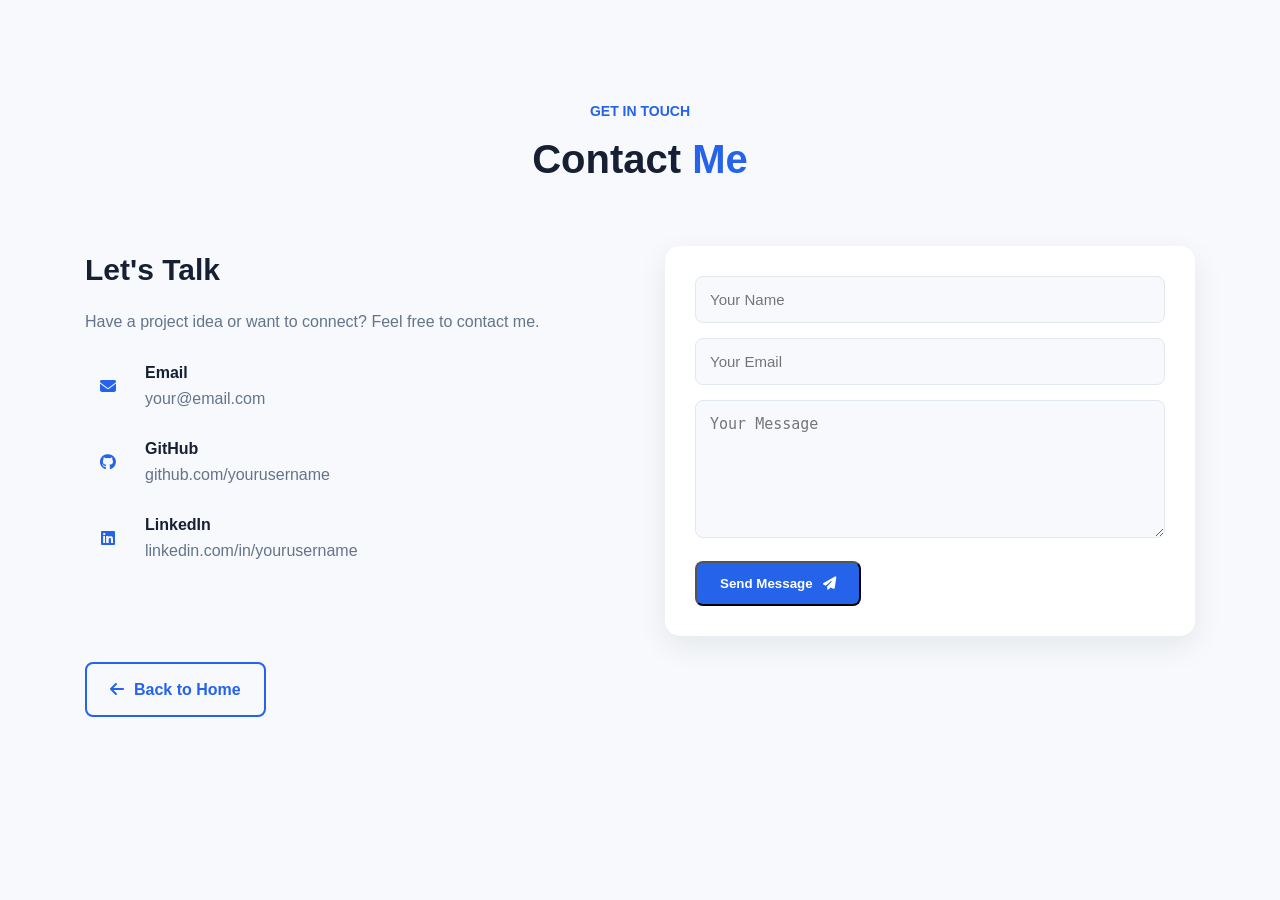
==== contact.html @ 6b5136db "Add files via upload" ====
<!DOCTYPE html>
<html lang="en">

<head>
    <meta charset="UTF-8">
    <meta name="viewport" content="width=device-width, initial-scale=1.0">

    <title>Contact Me</title>

    <link rel="stylesheet" href="style.css">

    <link rel="stylesheet"
        href="https://cdnjs.cloudflare.com/ajax/libs/font-awesome/6.5.2/css/all.min.css">
</head>

<body>

    <section class="section">

        <div class="section-heading">

            <p>GET IN TOUCH</p>

            <h2>Contact <span>Me</span></h2>

        </div>

        <div class="contact-grid">

            <div class="contact-info">

                <h3>Let's Talk</h3>

                <p>
                    Have a project idea or want to connect?
                    Feel free to contact me.
                </p>

                <div class="contact-item">
                    <i class="fas fa-envelope"></i>

                    <div>
                        <strong>Email</strong>
                        <p>your@email.com</p>
                    </div>
                </div>

                <div class="contact-item">
                    <i class="fab fa-github"></i>

                    <div>
                        <strong>GitHub</strong>
                        <p>github.com/yourusername</p>
                    </div>
                </div>

                <div class="contact-item">
                    <i class="fab fa-linkedin"></i>

                    <div>
                        <strong>LinkedIn</strong>
                        <p>linkedin.com/in/yourusername</p>
                    </div>
                </div>

            </div>

            <form id="contact-form">

                <input type="text"
                    placeholder="Your Name"
                    required>

                <input type="email"
                    placeholder="Your Email"
                    required>

                <textarea
                    placeholder="Your Message"
                    rows="6"
                    required></textarea>

                <button type="submit"
                    class="btn primary-btn">

                    Send Message
                    <i class="fas fa-paper-plane"></i>

                </button>

            </form>

        </div>

        <br>

        <a href="index.html" class="btn secondary-btn">
            <i class="fas fa-arrow-left"></i>
            Back to Home
        </a>

    </section>

    <script src="script.js"></script>

</body>

</html>
---- style.css ----
/* ===============================
   VERSION 2.0.0
   PROFESSIONAL PORTFOLIO
================================ */


/* ---------- RESET ---------- */

* {
    margin: 0;
    padding: 0;
    box-sizing: border-box;
}

html {
    scroll-behavior: smooth;
}

body {
    font-family: Arial, sans-serif;
    background: #f7f9fc;
    color: #172033;
    line-height: 1.6;
    transition: 0.3s;
}

a {
    text-decoration: none;
    color: inherit;
}

button {
    font-family: inherit;
}


/* ---------- VARIABLES ---------- */

:root {

    --primary: #2563eb;

    --primary-dark: #1d4ed8;

    --text: #172033;

    --text-light: #64748b;

    --background: #f7f9fc;

    --card: #ffffff;

    --border: #e2e8f0;

    --shadow:
        0 10px 30px rgba(15, 23, 42, 0.08);

}


/* ---------- DARK MODE ---------- */

body.dark {

    --text: #f1f5f9;

    --text-light: #94a3b8;

    --background: #0f172a;

    --card: #1e293b;

    --border: #334155;

}


/* ---------- NAVBAR ---------- */

header {

    position: sticky;

    top: 0;

    z-index: 1000;

    background: var(--card);

    border-bottom: 1px solid var(--border);

}

.navbar {

    max-width: 1150px;

    margin: auto;

    padding: 18px 20px;

    display: flex;

    align-items: center;

    justify-content: space-between;

}

.logo {

    font-size: 24px;

    font-weight: bold;

}

.logo span {

    color: var(--primary);

}

.nav-links {

    list-style: none;

    display: flex;

    gap: 22px;

}

.nav-links a {

    color: var(--text-light);

    font-weight: 600;

    transition: 0.3s;

}

.nav-links a:hover {

    color: var(--primary);

}

.nav-buttons {

    display: flex;

    gap: 10px;

}

.icon-btn {

    width: 42px;

    height: 42px;

    border: none;

    border-radius: 50%;

    background: var(--background);

    color: var(--text);

    cursor: pointer;

    font-size: 17px;

}

.menu-btn {

    display: none;

}


/* ---------- HERO ---------- */

.hero {

    max-width: 1150px;

    min-height: 90vh;

    margin: auto;

    padding: 80px 20px;

    display: flex;

    align-items: center;

    justify-content: space-between;

    gap: 50px;

}

.hero-content {

    max-width: 650px;

}

.small-title {

    color: var(--primary);

    font-weight: bold;

    font-size: 18px;

}

.hero h1 {

    font-size: clamp(45px, 7vw, 75px);

    line-height: 1.1;

    margin: 10px 0;

}

.hero h2 {

    font-size: 30px;

    margin-bottom: 20px;

}

.hero h2 span {

    color: var(--primary);

}

.hero-description {

    color: var(--text-light);

    max-width: 600px;

    font-size: 17px;

}

.hero-buttons {

    display: flex;

    gap: 15px;

    margin-top: 30px;

}

.btn {

    display: inline-flex;

    align-items: center;

    justify-content: center;

    gap: 10px;

    padding: 13px 23px;

    border-radius: 8px;

    font-weight: bold;

    cursor: pointer;

    transition: 0.3s;

}

.primary-btn {

    background: var(--primary);

    color: white;

}

.primary-btn:hover {

    background: var(--primary-dark);

    transform: translateY(-3px);

}

.secondary-btn {

    border: 2px solid var(--primary);

    color: var(--primary);

}

.secondary-btn:hover {

    background: var(--primary);

    color: white;

}

.social-links {

    display: flex;

    gap: 15px;

    margin-top: 30px;

}

.social-links a {

    width: 42px;

    height: 42px;

    border: 1px solid var(--border);

    border-radius: 50%;

    display: flex;

    align-items: center;

    justify-content: center;

    color: var(--text);

    transition: 0.3s;

}

.social-links a:hover {

    color: white;

    background: var(--primary);

    transform: translateY(-4px);

}


/* ---------- PROFILE ---------- */

.hero-image {

    display: flex;

    justify-content: center;

    align-items: center;

}

.hero-image img {

    width: 350;

    height: 350px;

    object-fit: cover;

    border-radius: 50%;

    border: 5px solid #1683ff;

}

.profile-container {

    width: 330px;

    height: 330px;

    border-radius: 50%;

    display: flex;

    align-items: center;

    justify-content: center;

    background: linear-gradient(
        135deg,
        #dbeafe,
        #eff6ff
    );

}

.profile-circle {

    width: 270px;

    height: 270px;

    border-radius: 50%;

    display: flex;

    align-items: center;

    justify-content: center;

    background: var(--card);

    font-size: 100px;

}


/* ---------- SECTIONS ---------- */

.section {

    max-width: 1150px;

    margin: auto;

    padding: 100px 20px;

}

.section-heading {

    text-align: center;

    margin-bottom: 55px;

}

.section-heading p {

    color: var(--primary);

    font-weight: bold;

    font-size: 14px;

}

.section-heading h2 {

    font-size: 40px;

    margin-top: 5px;

}

.section-heading h2 span {

    color: var(--primary);

}


/* ---------- ABOUT ---------- */

.about-grid {

    display: grid;

    grid-template-columns: 1fr 1fr;

    gap: 50px;

    align-items: center;

}

.about-image {

    min-height: 300px;

    display: flex;

    align-items: center;

    justify-content: center;

}

.about-card {

    background: var(--card);

    padding: 50px;

    border-radius: 20px;

    text-align: center;

    box-shadow: var(--shadow);

}

.about-card i {

    font-size: 60px;

    color: var(--primary);

    margin-bottom: 20px;

}

.about-text h3 {

    font-size: 28px;

    margin-bottom: 15px;

}

.about-text p {

    color: var(--text-light);

    margin-bottom: 15px;

}

.about-info {

    display: grid;

    grid-template-columns: 1fr 1fr;

    gap: 15px;

    margin-top: 25px;

}

.about-info div {

    display: flex;

    flex-direction: column;

}

.about-info strong {

    color: var(--text);

}

.about-info span {

    color: var(--text-light);

}


/* ---------- SKILLS ---------- */

.skills-grid {

    display: grid;

    grid-template-columns:
        repeat(4, 1fr);

    gap: 20px;

}

.skill-card {

    background: var(--card);

    padding: 30px;

    border: 1px solid var(--border);

    border-radius: 15px;

    box-shadow: var(--shadow);

    transition: 0.3s;

}

.skill-card:hover {

    transform: translateY(-8px);

}

.skill-card > i {

    font-size: 45px;

    color: var(--primary);

}

.skill-card h3 {

    margin-top: 15px;

}

.skill-card p {

    color: var(--text-light);

}

.progress {

    height: 7px;

    background: var(--border);

    border-radius: 20px;

    margin-top: 20px;

    overflow: hidden;

}

.progress span {

    height: 100%;

    display: block;

    background: var(--primary);

}


/* ---------- PROJECTS ---------- */

.projects-grid {

    display: grid;

    grid-template-columns:
        repeat(3, 1fr);

    gap: 25px;

}

.project-card {

    background: var(--card);

    border: 1px solid var(--border);

    border-radius: 18px;

    overflow: hidden;

    box-shadow: var(--shadow);

    transition: 0.3s;

}

.project-card:hover {

    transform: translateY(-8px);

}

.project-image {

    height: 190px;

    display: flex;

    align-items: center;

    justify-content: center;

    background: var(--background);

    font-size: 70px;

}

.project-content {

    padding: 25px;

}

.project-number {

    color: var(--primary);

    font-weight: bold;

}

.project-content h3 {

    margin: 8px 0;

}

.project-content p {

    color: var(--text-light);

}

.project-tech {

    display: flex;

    gap: 8px;

    flex-wrap: wrap;

    margin: 20px 0;

}

.project-tech span {

    padding: 5px 10px;

    background: var(--background);

    color: var(--primary);

    border-radius: 5px;

    font-size: 13px;

}

.project-link {

    color: var(--primary);

    font-weight: bold;

}


/* ---------- TIMELINE ---------- */

.timeline {

    max-width: 800px;

    margin: auto;

    border-left: 2px solid var(--primary);

    padding-left: 30px;

}

.timeline-item {

    position: relative;

    margin-bottom: 40px;

}

.timeline-dot {

    width: 14px;

    height: 14px;

    border-radius: 50%;

    background: var(--primary);

    position: absolute;

    left: -38px;

    top: 8px;

}

.timeline-content {

    background: var(--card);

    padding: 25px;

    border-radius: 15px;

    box-shadow: var(--shadow);

}

.timeline-content span {

    color: var(--primary);

    font-weight: bold;

}

.timeline-content h4 {

    color: var(--text-light);

}

.timeline-content p {

    color: var(--text-light);

    margin-top: 10px;

}


/* ---------- CERTIFICATES ---------- */

.certificate-grid {

    display: grid;

    grid-template-columns:
        repeat(3, 1fr);

    gap: 25px;

}

.certificate-card {

    text-align: center;

    background: var(--card);

    padding: 35px;

    border-radius: 15px;

    border: 1px solid var(--border);

    box-shadow: var(--shadow);

}

.certificate-card i {

    font-size: 45px;

    color: var(--primary);

}

.certificate-card h3 {

    margin: 15px 0 10px;

}

.certificate-card p {

    color: var(--text-light);

}

.certificate-card a {

    display: inline-block;

    margin-top: 20px;

    color: var(--primary);

    font-weight: bold;

}


/* ---------- RESUME ---------- */

.resume-section {

    max-width: 1100px;

    margin: 50px auto;

    padding: 50px;

    border-radius: 20px;

    background: var(--card);

    border: 1px solid var(--border);

    display: flex;

    justify-content: space-between;

    align-items: center;

    gap: 30px;

}

.resume-section p {

    color: var(--text-light);

}


/* ---------- CONTACT ---------- */

.contact-grid {

    display: grid;

    grid-template-columns: 1fr 1fr;

    gap: 50px;

}

.contact-info h3 {

    font-size: 30px;

    margin-bottom: 15px;

}

.contact-info > p {

    color: var(--text-light);

}

.contact-item {

    display: flex;

    gap: 15px;

    margin-top: 25px;

    align-items: center;

}

.contact-item i {

    width: 45px;

    height: 45px;

    display: flex;

    align-items: center;

    justify-content: center;

    border-radius: 50%;

    background: var(--background);

    color: var(--primary);

}

.contact-item p {

    color: var(--text-light);

}


form {

    background: var(--card);

    padding: 30px;

    border-radius: 15px;

    box-shadow: var(--shadow);

}

input,
textarea {

    width: 100%;

    padding: 14px;

    margin-bottom: 15px;

    border: 1px solid var(--border);

    border-radius: 8px;

    background: var(--background);

    color: var(--text);

    font-size: 15px;

    outline: none;

}

input:focus,
textarea:focus {

    border-color: var(--primary);

}


/* ---------- FOOTER ---------- */

footer {

    background: #0f172a;

    color: white;

    padding: 40px 20px;

    text-align: center;

}

.footer-content {

    display: flex;

    flex-direction: column;

    gap: 10px;

    align-items: center;

}

.footer-content p {

    color: #94a3b8;

}


/* ---------- BACK TO TOP ---------- */

#top-btn {

    position: fixed;

    right: 25px;

    bottom: 25px;

    width: 45px;

    height: 45px;

    border: none;

    border-radius: 50%;

    background: var(--primary);

    color: white;

    cursor: pointer;

    display: none;

}


/* ---------- ANIMATION ---------- */

.reveal {

    opacity: 0;

    transform: translateY(40px);

    transition: 0.8s;

}

.reveal.active {

    opacity: 1;

    transform: translateY(0);

}


/* ---------- MOBILE ---------- */

@media (max-width: 900px) {

    .nav-links {

        position: absolute;

        top: 78px;

        left: 0;

        width: 100%;

        background: var(--card);

        display: none;

        flex-direction: column;

        padding: 25px;

        text-align: center;

        border-bottom: 1px solid var(--border);

    }

    .nav-links.active {

        display: flex;

    }

    .menu-btn {

        display: block;

    }

    .hero {

        flex-direction: column;

        text-align: center;

        justify-content: center;

    }

    .hero-buttons {

        justify-content: center;

    }

    .social-links {

        justify-content: center;

    }

    .skills-grid {

        grid-template-columns: 1fr 1fr;

    }

    .projects-grid {

        grid-template-columns: 1fr;

    }

    .certificate-grid {

        grid-template-columns: 1fr;

    }

    .about-grid {

        grid-template-columns: 1fr;

    }

    .contact-grid {

        grid-template-columns: 1fr;

    }

    .resume-section {

        margin: 30px 20px;

        flex-direction: column;

        text-align: center;

    }

}


@media (max-width: 500px) {

    .hero {

        padding-top: 50px;

    }

    .hero h2 {

        font-size: 23px;

    }

    .hero-buttons {

        flex-direction: column;

    }

    .profile-container {

        width: 250px;

        height: 250px;

    }

    .profile-circle img {

        width: 350px;

        height: 350px;

        object-fit: cover;

        border-radius: 50%;

        border: 5px solid #1683ff;

    }

    .skills-grid {

        grid-template-columns: 1fr;

    }

    .about-info {

        grid-template-columns: 1fr;

    }

    .section-heading h2 {

        font-size: 32px;

    }

}
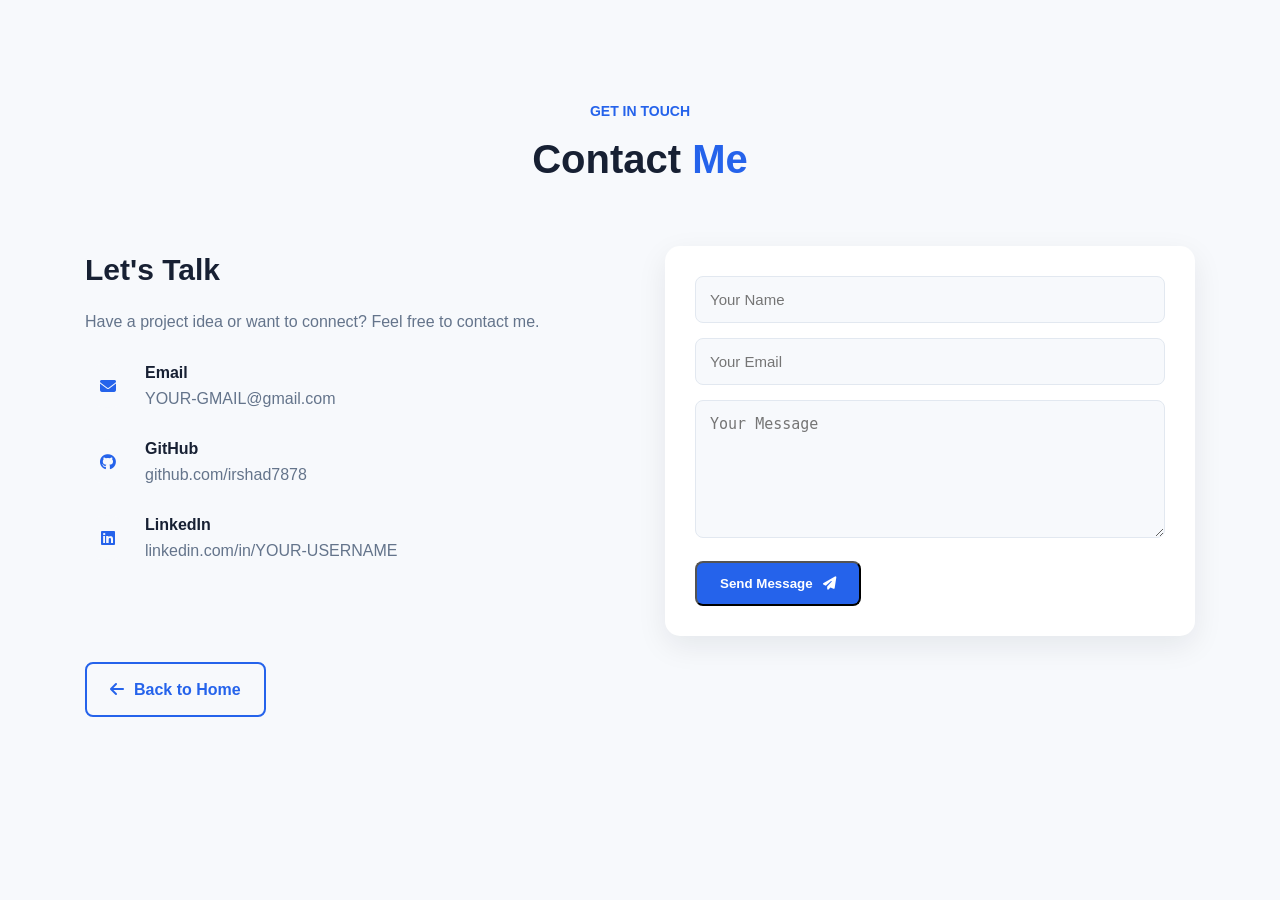
==== commit 96bd8639: "Update contact.html" ====
--- a/contact.html
+++ b/contact.html
@@ -18,11 +18,8 @@
     <section class="section">
 
         <div class="section-heading">
-
             <p>GET IN TOUCH</p>
-
             <h2>Contact <span>Me</span></h2>
-
         </div>
 
         <div class="contact-grid">
@@ -41,7 +38,7 @@
 
                     <div>
                         <strong>Email</strong>
-                        <p>your@email.com</p>
+                        <p>YOUR-GMAIL@gmail.com</p>
                     </div>
                 </div>
 
@@ -50,7 +47,7 @@
 
                     <div>
                         <strong>GitHub</strong>
-                        <p>github.com/yourusername</p>
+                        <p>github.com/irshad7878</p>
                     </div>
                 </div>
 
@@ -59,29 +56,39 @@
 
                     <div>
                         <strong>LinkedIn</strong>
-                        <p>linkedin.com/in/yourusername</p>
+                        <p>linkedin.com/in/YOUR-USERNAME</p>
                     </div>
                 </div>
 
             </div>
 
-            <form id="contact-form">
 
-                <input type="text"
+            <!-- CONTACT FORM -->
+
+            <form id="contact-form"
+                  action="YOUR-FORMSPREE-ENDPOINT"
+                  method="POST">
+
+                <input
+                    type="text"
+                    name="name"
                     placeholder="Your Name"
                     required>
 
-                <input type="email"
+                <input
+                    type="email"
+                    name="email"
                     placeholder="Your Email"
                     required>
 
                 <textarea
+                    name="message"
                     placeholder="Your Message"
                     rows="6"
                     required></textarea>
 
                 <button type="submit"
-                    class="btn primary-btn">
+                        class="btn primary-btn">
 
                     Send Message
                     <i class="fas fa-paper-plane"></i>
@@ -101,8 +108,6 @@
 
     </section>
 
-    <script src="script.js"></script>
-
 </body>
 
-</html>+</html>
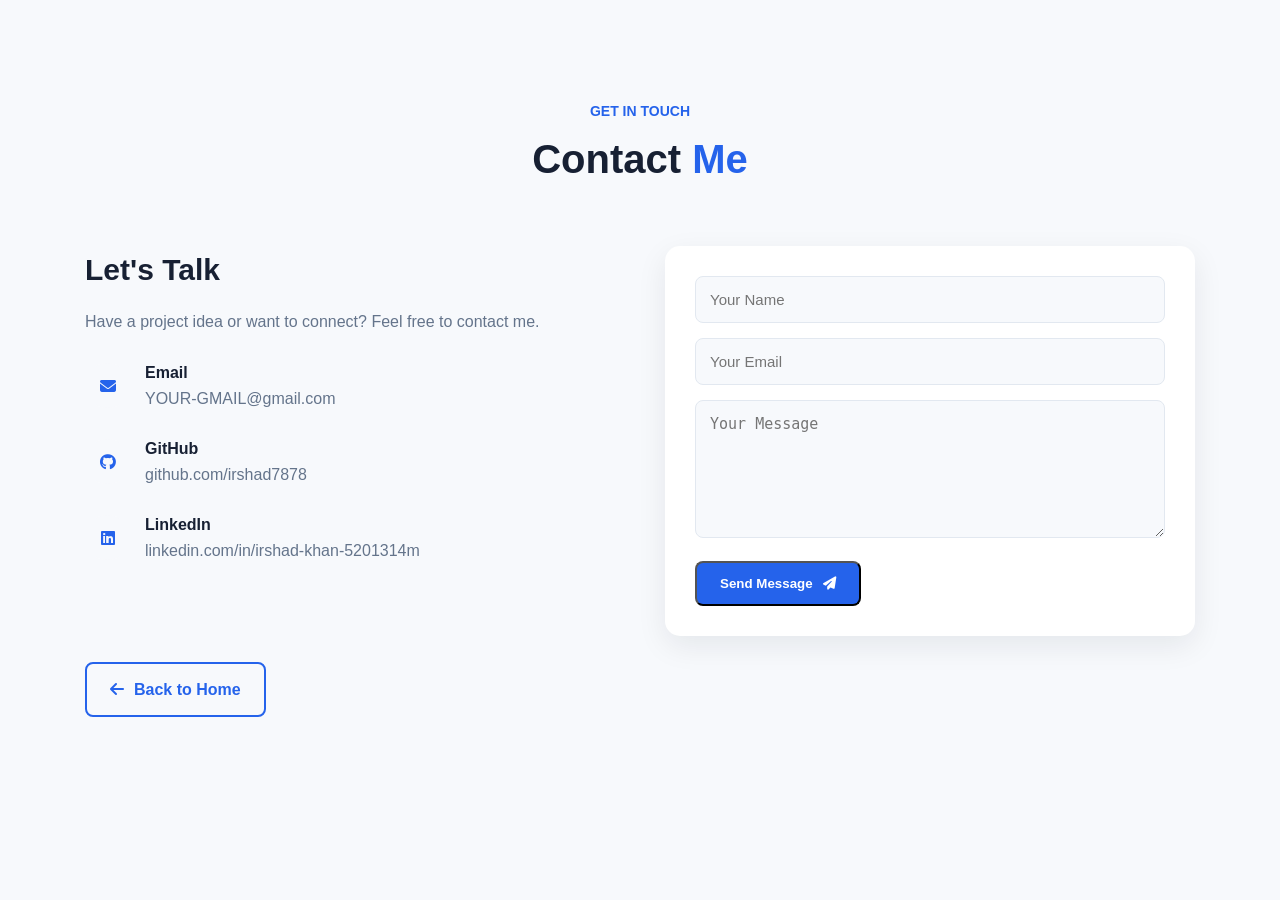
==== commit e388e34a: "Fix LinkedIn username in contact.html Updated LinkedIn link to reflect correct username." ====
--- a/contact.html
+++ b/contact.html
@@ -56,7 +56,7 @@
 
                     <div>
                         <strong>LinkedIn</strong>
-                        <p>linkedin.com/in/YOUR-USERNAME</p>
+                        <p>linkedin.com/in/irshad-khan-5201314m</p>
                     </div>
                 </div>
 
@@ -66,7 +66,7 @@
             <!-- CONTACT FORM -->
 
             <form id="contact-form"
-                  action="YOUR-FORMSPREE-ENDPOINT"
+                  action="https://formspree.io/f/xyeyqjwq"
                   method="POST">
 
                 <input
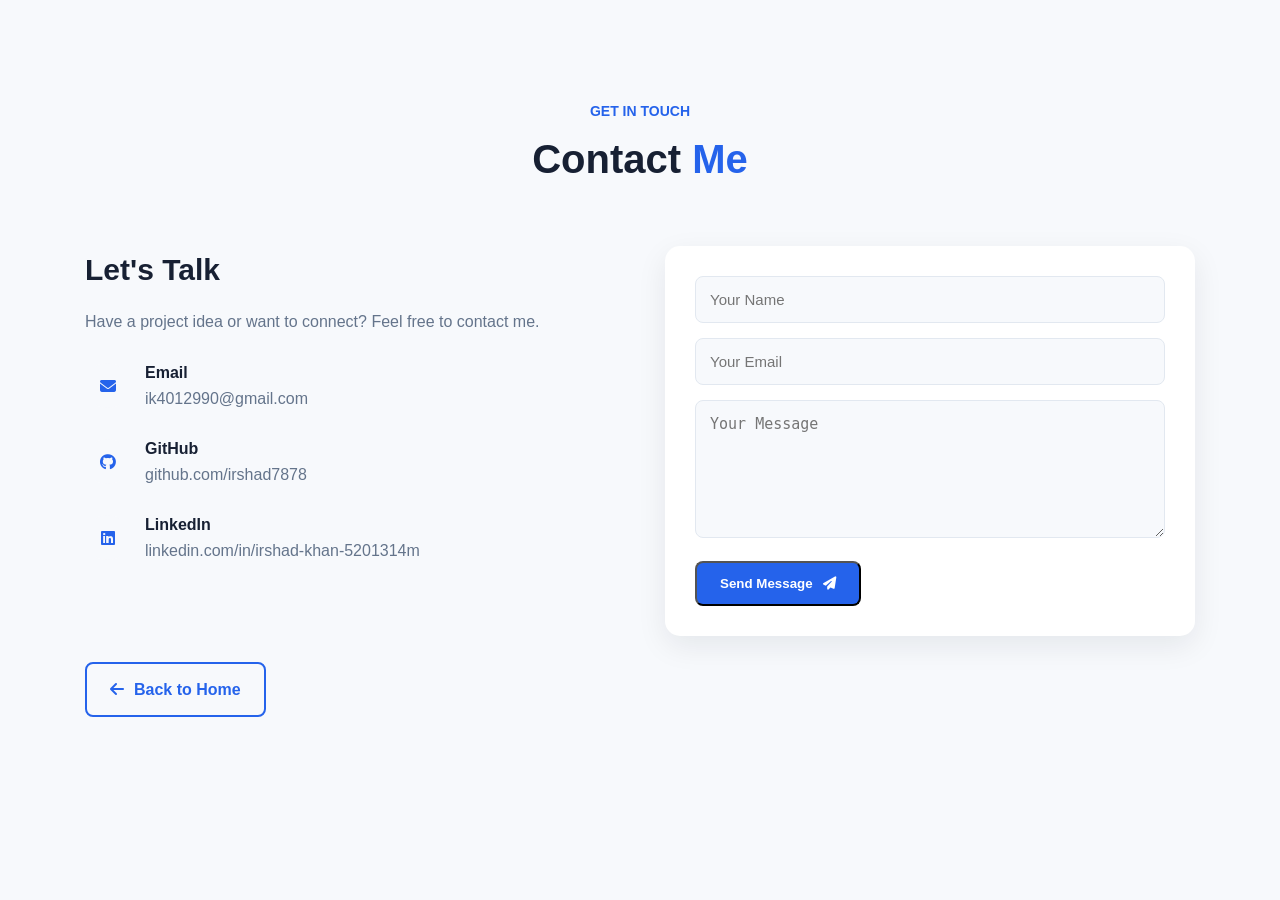
==== commit 481814f3: "Change email address in contact.html Updated email address in contact information." ====
--- a/contact.html
+++ b/contact.html
@@ -38,7 +38,7 @@
 
                     <div>
                         <strong>Email</strong>
-                        <p>YOUR-GMAIL@gmail.com</p>
+                        <p>ik4012990@gmail.com</p>
                     </div>
                 </div>
 
